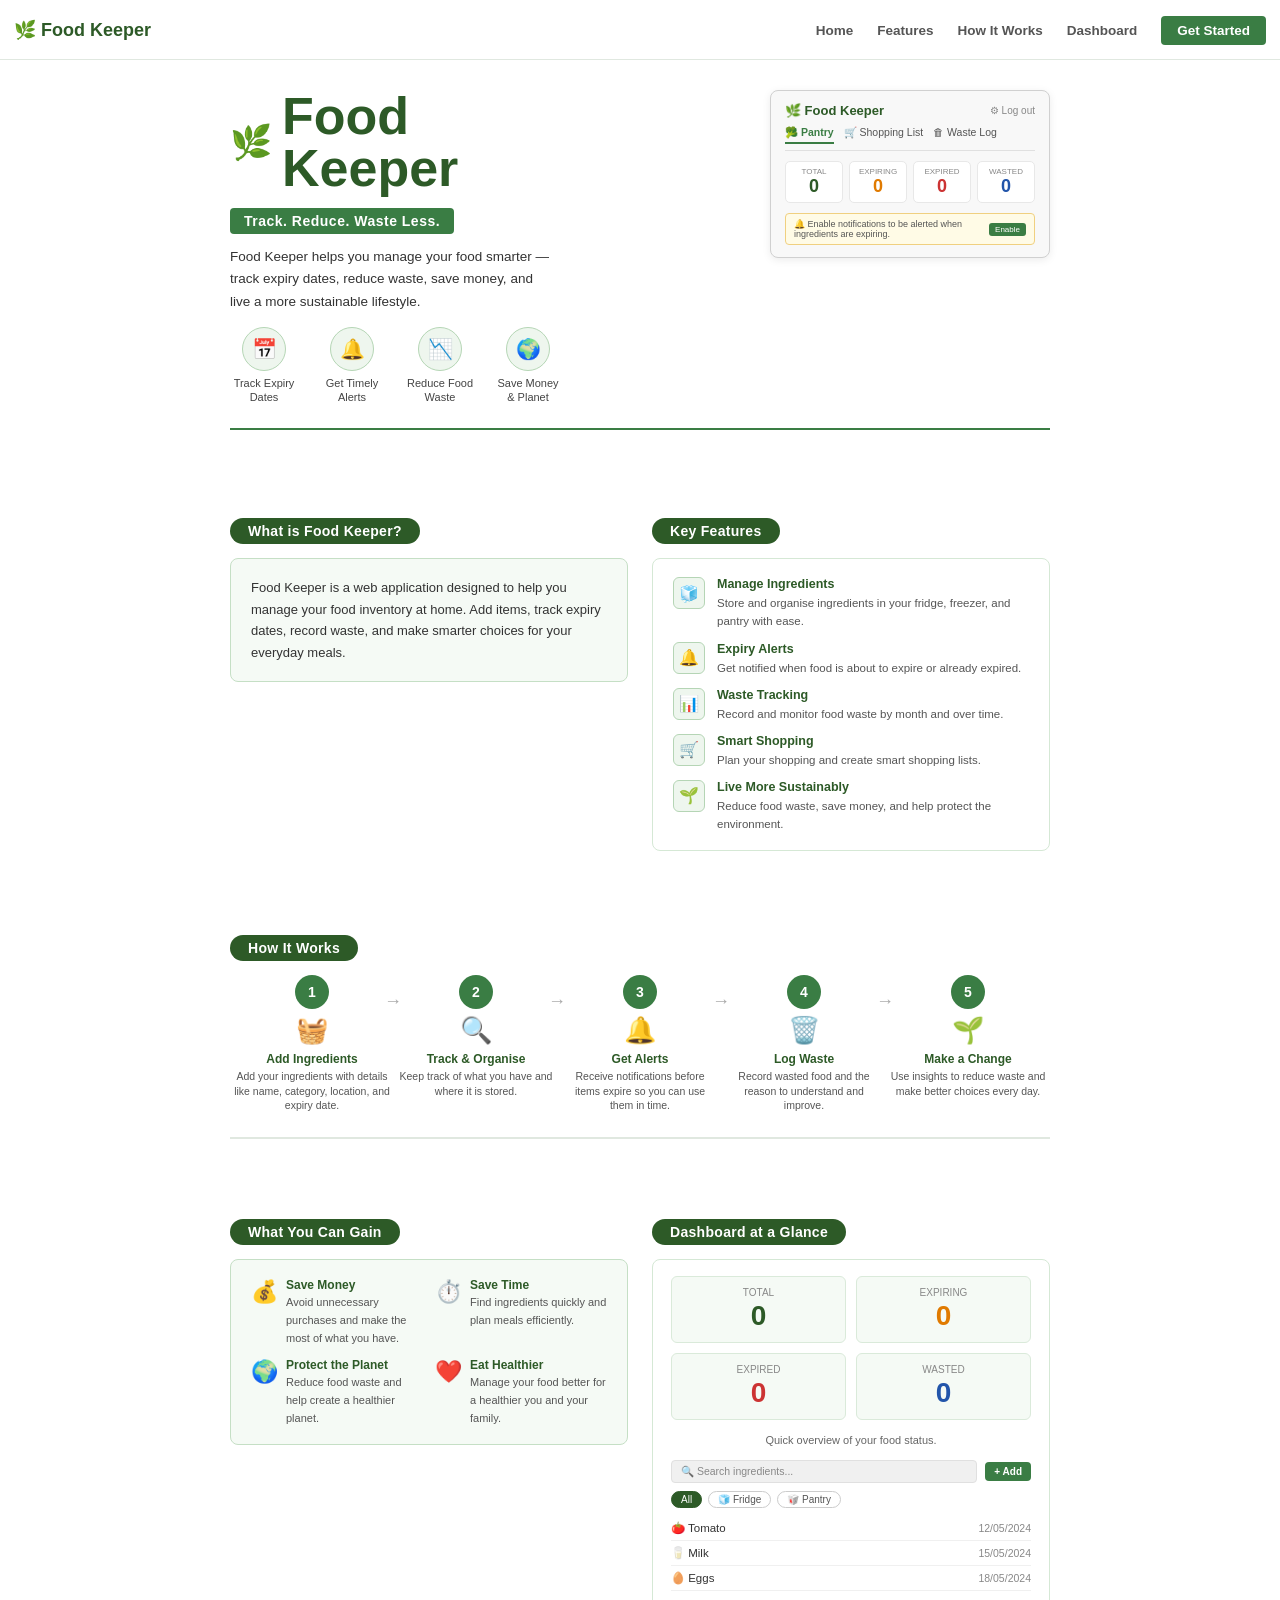
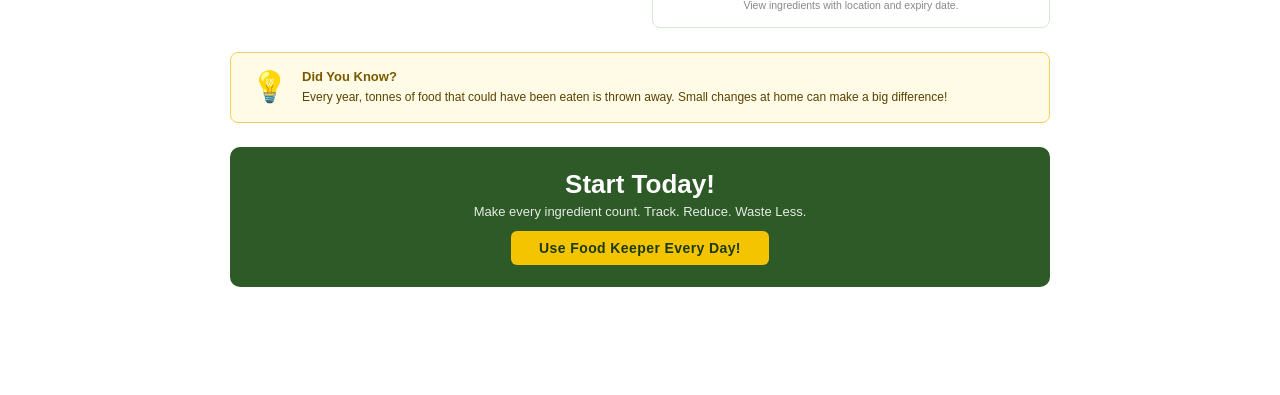
==== food_keeper_infographic.html @ bac6e89d "Add files via upload" ====
<!DOCTYPE html>
<html lang="en">
<head>
<meta charset="UTF-8">
<meta name="viewport" content="width=device-width, initial-scale=1.0">
<title>Food Keeper – Infographic</title>
<style>
  * { margin: 0; padding: 0; box-sizing: border-box; }

  body {
    background: #ffffff;
    font-family: Arial, sans-serif;
    color: #1a1a1a;
    width: 900px;
    margin: 60px auto;
    padding: 30px 40px 48px;
    scroll-margin-top: 90px;
  }

  /* ── NAVBAR ─────────────────────────────────── */
  .navbar {
    position: fixed;
    top: 0;
    left: 0;
    right: 0;
    height: 60px;
    width: 100%;
    min-width: 700px;
    display: flex;
    justify-content: space-between;
    align-items: center;
    padding: 14px;
    border-bottom: 1px solid #e0e8e0;
    margin-bottom: 28px;
    background: #ffffff;
    z-index: 1000;
  }
  .nav-brand {
    display: flex;
    align-items: center;
    gap: 8px;
    font-weight: bold;
    color: #2d5a27;
    font-size: 18px;
    text-decoration: none;
  }
  .nav-links {
    display: flex;
    align-items: center;
    gap: 24px;
    list-style: none;
  }
  .nav-links a, .nav-links button {
    text-decoration: none;
    color: #555;
    font-size: 13.5px;
    font-weight: bold;
    transition: color 0.2s ease;
  }
  .nav-links button {
    background: none;
    border: none;
    cursor: pointer;
  }
  .nav-links a:hover, .nav-links a.active, .nav-links button:hover, .nav-links button.active {
    color: #3a7d44;
  }
  .nav-cta {
    background: #3a7d44;
    color: #fff !important;
    padding: 7px 16px;
    border-radius: 4px;
    transition: background 0.2s ease !important;
  }
  .nav-cta:hover {
    background: #2d5a27;
  }

  /* ── HEADER ─────────────────────────────────── */
  .header {
    display: flex;
    align-items: flex-start;
    justify-content: space-between;
    gap: 32px;
    margin-bottom: 28px;
    padding-bottom: 24px;
    border-bottom: 2px solid #3a7d44;
    scroll-margin-top: 80px;
  }
  .header-left { flex: 1; }
  .header-left .logo-line {
    display: flex;
    align-items: center;
    gap: 10px;
    margin-bottom: 6px;
  }
  .leaf-icon { font-size: 34px; }
  .header-left h1 {
    font-family: Arial, sans-serif;
    font-size: 52px;
    font-weight: 900;
    color: #2d5a27;
    line-height: 1;
  }
  .tagline {
    display: inline-block;
    background: #3a7d44;
    color: #fff;
    font-size: 14px;
    font-weight: bold;
    padding: 5px 14px;
    border-radius: 4px;
    margin: 8px 0 12px;
    letter-spacing: 0.5px;
  }
  .header-left p {
    font-size: 13.5px;
    line-height: 1.65;
    color: #333;
    max-width: 320px;
  }
  .header-icons {
    display: flex;
    gap: 20px;
    margin-top: 14px;
  }
  .header-icon-item {
    text-align: center;
    font-size: 11px;
    color: #444;
    width: 68px;
    line-height: 1.3;
  }
  .header-icon-item .icon-circle {
    width: 44px;
    height: 44px;
    border-radius: 50%;
    background: #eef6ee;
    border: 1.5px solid #b5d6b5;
    display: flex;
    align-items: center;
    justify-content: center;
    font-size: 20px;
    margin: 0 auto 5px;
  }

  .header-right {
    width: 280px;
    flex-shrink: 0;
  }
  .mock-screen {
    background: #f8f8f8;
    border: 1.5px solid #d0d0d0;
    border-radius: 8px;
    padding: 12px 14px;
    box-shadow: 0 2px 8px rgba(0,0,0,0.08);
  }
  .mock-screen-bar {
    display: flex;
    align-items: center;
    justify-content: space-between;
    margin-bottom: 8px;
  }
  .mock-screen-bar .app-name {
    font-size: 13px;
    font-weight: bold;
    color: #2d5a27;
    display: flex;
    align-items: center;
    gap: 5px;
  }
  .mock-nav {
    display: flex;
    gap: 10px;
    border-bottom: 1.5px solid #e0e0e0;
    padding-bottom: 6px;
    margin-bottom: 10px;
  }
  .mock-nav span {
    font-size: 10.5px;
    color: #555;
    padding-bottom: 3px;
  }
  .mock-nav span.active {
    color: #3a7d44;
    font-weight: bold;
    border-bottom: 2px solid #3a7d44;
  }
  .mock-stats {
    display: grid;
    grid-template-columns: 1fr 1fr 1fr 1fr;
    gap: 6px;
    margin-bottom: 10px;
  }
  .mock-stat {
    background: #fff;
    border: 1px solid #e8e8e8;
    border-radius: 5px;
    text-align: center;
    padding: 5px 2px;
  }
  .mock-stat .label { font-size: 8px; color: #888; }
  .mock-stat .val { font-size: 18px; font-weight: bold; color: #2d5a27; }
  .mock-stat .val.orange { color: #e07a00; }
  .mock-stat .val.red { color: #cc3333; }
  .mock-stat .val.blue { color: #2255aa; }
  .mock-notif {
    background: #fffbe6;
    border: 1px solid #f0d080;
    border-radius: 4px;
    font-size: 9px;
    color: #555;
    padding: 5px 8px;
    display: flex;
    align-items: center;
    gap: 6px;
  }
  .mock-notif-btn {
    background: #3a7d44;
    color: #fff;
    font-size: 8px;
    padding: 2px 6px;
    border-radius: 3px;
    margin-left: auto;
    white-space: nowrap;
  }

  /* ── SECTION TITLE ───────────────────────────── */
  .section-title {
    display: inline-block;
    background: #2d5a27;
    color: #fff;
    font-size: 14px;
    font-weight: bold;
    padding: 5px 18px;
    border-radius: 20px;
    margin-bottom: 14px;
    letter-spacing: 0.3px;
    margin-top: 60px;
    scroll-margin-top: 80px;
  }

  /* ── TWO-COLUMN LAYOUT ───────────────────────── */
  .two-col {
    display: grid;
    grid-template-columns: 1fr 1fr;
    gap: 24px;
    margin-bottom: 24px;
  }

  /* ── WHAT IS ─────────────────────────────────── */
  .what-is-box {
    background: #f5faf5;
    border: 1.5px solid #c5dfc5;
    border-radius: 8px;
    padding: 18px 20px;
  }
  .what-is-box p {
    font-size: 13px;
    line-height: 1.65;
    color: #333;
  }

  /* ── KEY FEATURES ────────────────────────────── */
  .features-box {
    background: #fff;
    border: 1.5px solid #d5e8d5;
    border-radius: 8px;
    padding: 18px 20px;
  }
  .feature-item {
    display: flex;
    align-items: flex-start;
    gap: 12px;
    margin-bottom: 12px;
  }
  .feature-item:last-child { margin-bottom: 0; }
  .feature-icon {
    width: 32px;
    height: 32px;
    flex-shrink: 0;
    background: #eef6ee;
    border: 1.5px solid #b5d5b5;
    border-radius: 6px;
    display: flex;
    align-items: center;
    justify-content: center;
    font-size: 16px;
  }
  .feature-text strong { font-size: 12.5px; display: block; color: #2d5a27; margin-bottom: 2px; }
  .feature-text span { font-size: 11.5px; color: #555; line-height: 1.4; }

  /* ── HOW IT WORKS ────────────────────────────── */
  .how-it-works {
    margin-bottom: 24px;
  }
  .steps-row {
    display: flex;
    align-items: flex-start;
    gap: 0;
  }
  .step {
    flex: 1;
    text-align: center;
    position: relative;
  }
  .step:not(:last-child)::after {
    content: "→";
    position: absolute;
    right: -8px;
    top: 16px;
    font-size: 18px;
    color: #aaa;
    font-weight: bold;
  }
  .step-num {
    width: 34px;
    height: 34px;
    border-radius: 50%;
    background: #3a7d44;
    color: #fff;
    font-size: 14px;
    font-weight: bold;
    display: flex;
    align-items: center;
    justify-content: center;
    margin: 0 auto 6px;
  }
  .step-icon { font-size: 26px; margin-bottom: 6px; }
  .step strong { display: block; font-size: 12px; color: #2d5a27; margin-bottom: 3px; }
  .step p { font-size: 10.5px; color: #555; line-height: 1.4; padding: 0 4px; }

  /* ── BOTTOM TWO COLUMNS ──────────────────────── */
  .bottom-col {
    background: #f5faf5;
    border: 1.5px solid #c5dfc5;
    border-radius: 8px;
    padding: 18px 20px;
  }
  .gain-grid {
    display: grid;
    grid-template-columns: 1fr 1fr;
    gap: 12px;
  }
  .gain-item {
    display: flex;
    align-items: flex-start;
    gap: 8px;
  }
  .gain-icon { font-size: 22px; flex-shrink: 0; margin-top: 1px; }
  .gain-text strong { font-size: 12px; display: block; color: #2d5a27; }
  .gain-text span { font-size: 11px; color: #555; line-height: 1.35; }

  /* ── DASHBOARD ───────────────────────────────── */
  .dashboard-box {
    background: #fff;
    border: 1.5px solid #d5e8d5;
    border-radius: 8px;
    padding: 16px 18px;
  }
  .dash-stats {
    display: grid;
    grid-template-columns: 1fr 1fr;
    gap: 10px;
    margin-bottom: 14px;
  }
  .dash-stat {
    background: #f5faf5;
    border: 1px solid #daeada;
    border-radius: 6px;
    text-align: center;
    padding: 10px 6px;
  }
  .dash-stat .d-label { font-size: 10px; color: #888; margin-bottom: 2px; }
  .dash-stat .d-val { font-size: 28px; font-weight: bold; color: #2d5a27; }
  .dash-stat .d-val.orange { color: #e07a00; }
  .dash-stat .d-val.red { color: #cc3333; }
  .dash-stat .d-val.blue { color: #2255aa; }
  .dash-desc { font-size: 11px; color: #666; text-align: center; margin-bottom: 14px; }

  .dash-list-header {
    display: flex;
    align-items: center;
    gap: 8px;
    margin-bottom: 8px;
  }
  .dash-search {
    flex: 1;
    background: #f0f0f0;
    border-radius: 4px;
    padding: 4px 9px;
    font-size: 10.5px;
    color: #888;
    border: 1px solid #e0e0e0;
  }
  .dash-add-btn {
    background: #3a7d44;
    color: #fff;
    font-size: 10px;
    padding: 4px 9px;
    border-radius: 4px;
    font-weight: bold;
  }
  .dash-filter-row {
    display: flex;
    gap: 6px;
    margin-bottom: 8px;
  }
  .dash-filter {
    font-size: 10px;
    padding: 2px 9px;
    border-radius: 10px;
    border: 1px solid #ccc;
    color: #555;
  }
  .dash-filter.active {
    background: #2d5a27;
    color: #fff;
    border-color: #2d5a27;
  }
  .dash-row {
    display: flex;
    justify-content: space-between;
    align-items: center;
    padding: 5px 0;
    border-bottom: 1px solid #f0f0f0;
    font-size: 11.5px;
  }
  .dash-row:last-child { border-bottom: none; }
  .dash-row .item-name { display: flex; align-items: center; gap: 6px; color: #333; }
  .dash-row .item-date { color: #888; font-size: 10.5px; }

  /* ── DID YOU KNOW ────────────────────────────── */
  .did-you-know {
    background: #fffbe6;
    border: 1.5px solid #f0d060;
    border-radius: 8px;
    padding: 16px 20px;
    display: flex;
    align-items: flex-start;
    gap: 14px;
    margin-bottom: 24px;
  }
  .dyk-icon { font-size: 30px; flex-shrink: 0; }
  .did-you-know strong { font-size: 13px; color: #7a5a00; display: block; margin-bottom: 4px; }
  .did-you-know p { font-size: 12px; color: #5a4200; line-height: 1.5; }

  /* ── FOOTER CTA ──────────────────────────────── */
  .footer-cta {
    background: #2d5a27;
    color: #fff;
    border-radius: 10px;
    padding: 22px 32px;
    text-align: center;
  }
  .footer-cta h2 { font-size: 26px; font-weight: 900; margin-bottom: 4px; }
  .footer-cta p { font-size: 13px; opacity: 0.88; margin-bottom: 12px; }
  .cta-btn {
    display: inline-block;
    background: #f5c400;
    color: #1a3a10;
    font-size: 14px;
    font-weight: bold;
    padding: 9px 28px;
    border-radius: 6px;
    letter-spacing: 0.4px;
  }

  /* ── DIVIDER ─────────────────────────────────── */
  .divider { height: 1.5px; background: #e0e8e0; margin: 20px 0; }

  /* ── SECTION WRAPPERS ────────────────────────── */
  .section { margin-bottom: 24px;}
</style>
</head>
<body>

<nav class="navbar">
  <a href="#" class="nav-brand">🌿 Food Keeper</a>
  <ul class="nav-links">
    <li><button onclick="scrollToSection('header')">Home</button></li>
    <li><button onclick="scrollToSection('features')">Features</button></li>
    <li><button onclick="scrollToSection('how-it-works')">How It Works</button></li>
    <li><button onclick="scrollToSection('dashboard')">Dashboard</button></li>
    <li><a href="./foodkeeper.html" class="nav-cta">Get Started</a></li>
  </ul>
</nav>

<div class="header" id="header">
  <div class="header-left">
    <div class="logo-line">
      <span class="leaf-icon">🌿</span>
      <h1>Food<br>Keeper</h1>
    </div>
    <div class="tagline">Track. Reduce. Waste Less.</div>
    <p>Food Keeper helps you manage your food smarter — track expiry dates, reduce waste, save money, and live a more sustainable lifestyle.</p>
    <div class="header-icons">
      <div class="header-icon-item">
        <div class="icon-circle">📅</div>
        Track Expiry Dates
      </div>
      <div class="header-icon-item">
        <div class="icon-circle">🔔</div>
        Get Timely Alerts
      </div>
      <div class="header-icon-item">
        <div class="icon-circle">📉</div>
        Reduce Food Waste
      </div>
      <div class="header-icon-item">
        <div class="icon-circle">🌍</div>
        Save Money &amp; Planet
      </div>
    </div>
  </div>

  <div class="header-right">
    <div class="mock-screen">
      <div class="mock-screen-bar">
        <div class="app-name">🌿 Food Keeper</div>
        <span style="font-size:10px;color:#888;">⚙ Log out</span>
      </div>
      <div class="mock-nav">
        <span class="active">🥦 Pantry</span>
        <span>🛒 Shopping List</span>
        <span>🗑 Waste Log</span>
      </div>
      <div class="mock-stats">
        <div class="mock-stat"><div class="label">TOTAL</div><div class="val">0</div></div>
        <div class="mock-stat"><div class="label">EXPIRING</div><div class="val orange">0</div></div>
        <div class="mock-stat"><div class="label">EXPIRED</div><div class="val red">0</div></div>
        <div class="mock-stat"><div class="label">WASTED</div><div class="val blue">0</div></div>
      </div>
      <div class="mock-notif">
        🔔 Enable notifications to be alerted when ingredients are expiring.
        <span class="mock-notif-btn">Enable</span>
      </div>
    </div>
  </div>
</div>

<div class="two-col">
  <div>
    <div class="section-title">What is Food Keeper?</div>
    <div class="what-is-box">
      <p>Food Keeper is a web application designed to help you manage your food inventory at home. Add items, track expiry dates, record waste, and make smarter choices for your everyday meals.</p>
    </div>
  </div>
  <div>
    <div class="section-title" id="features">Key Features</div>
    <div class="features-box">
      <div class="feature-item">
        <div class="feature-icon">🧊</div>
        <div class="feature-text">
          <strong>Manage Ingredients</strong>
          <span>Store and organise ingredients in your fridge, freezer, and pantry with ease.</span>
        </div>
      </div>
      <div class="feature-item">
        <div class="feature-icon">🔔</div>
        <div class="feature-text">
          <strong>Expiry Alerts</strong>
          <span>Get notified when food is about to expire or already expired.</span>
        </div>
      </div>
      <div class="feature-item">
        <div class="feature-icon">📊</div>
        <div class="feature-text">
          <strong>Waste Tracking</strong>
          <span>Record and monitor food waste by month and over time.</span>
        </div>
      </div>
      <div class="feature-item">
        <div class="feature-icon">🛒</div>
        <div class="feature-text">
          <strong>Smart Shopping</strong>
          <span>Plan your shopping and create smart shopping lists.</span>
        </div>
      </div>
      <div class="feature-item">
        <div class="feature-icon">🌱</div>
        <div class="feature-text">
          <strong>Live More Sustainably</strong>
          <span>Reduce food waste, save money, and help protect the environment.</span>
        </div>
      </div>
    </div>
  </div>
</div>

<div class="section">
  <div class="section-title" id="how-it-works">How It Works</div>
  <div class="steps-row">
    <div class="step">
      <div class="step-num">1</div>
      <div class="step-icon">🧺</div>
      <strong>Add Ingredients</strong>
      <p>Add your ingredients with details like name, category, location, and expiry date.</p>
    </div>
    <div class="step">
      <div class="step-num">2</div>
      <div class="step-icon">🔍</div>
      <strong>Track &amp; Organise</strong>
      <p>Keep track of what you have and where it is stored.</p>
    </div>
    <div class="step">
      <div class="step-num">3</div>
      <div class="step-icon">🔔</div>
      <strong>Get Alerts</strong>
      <p>Receive notifications before items expire so you can use them in time.</p>
    </div>
    <div class="step">
      <div class="step-num">4</div>
      <div class="step-icon">🗑️</div>
      <strong>Log Waste</strong>
      <p>Record wasted food and the reason to understand and improve.</p>
    </div>
    <div class="step">
      <div class="step-num">5</div>
      <div class="step-icon">🌱</div>
      <strong>Make a Change</strong>
      <p>Use insights to reduce waste and make better choices every day.</p>
    </div>
  </div>
</div>

<div class="divider"></div>

<div class="two-col">
  <div>
    <div class="section-title">What You Can Gain</div>
    <div class="bottom-col">
      <div class="gain-grid">
        <div class="gain-item">
          <span class="gain-icon">💰</span>
          <div class="gain-text">
            <strong>Save Money</strong>
            <span>Avoid unnecessary purchases and make the most of what you have.</span>
          </div>
        </div>
        <div class="gain-item">
          <span class="gain-icon">⏱️</span>
          <div class="gain-text">
            <strong>Save Time</strong>
            <span>Find ingredients quickly and plan meals efficiently.</span>
          </div>
        </div>
        <div class="gain-item">
          <span class="gain-icon">🌍</span>
          <div class="gain-text">
            <strong>Protect the Planet</strong>
            <span>Reduce food waste and help create a healthier planet.</span>
          </div>
        </div>
        <div class="gain-item">
          <span class="gain-icon">❤️</span>
          <div class="gain-text">
            <strong>Eat Healthier</strong>
            <span>Manage your food better for a healthier you and your family.</span>
          </div>
        </div>
      </div>
    </div>
  </div>

  <div>
    <div class="section-title" id="dashboard">Dashboard at a Glance</div>
    <div class="dashboard-box">
      <div class="dash-stats">
        <div class="dash-stat"><div class="d-label">TOTAL</div><div class="d-val">0</div></div>
        <div class="dash-stat"><div class="d-label">EXPIRING</div><div class="d-val orange">0</div></div>
        <div class="dash-stat"><div class="d-label">EXPIRED</div><div class="d-val red">0</div></div>
        <div class="dash-stat"><div class="d-label">WASTED</div><div class="d-val blue">0</div></div>
      </div>
      <div class="dash-desc">Quick overview of your food status.</div>

      <div class="dash-list-header">
        <div class="dash-search">🔍 Search ingredients...</div>
        <div class="dash-add-btn">+ Add</div>
      </div>
      <div class="dash-filter-row">
        <span class="dash-filter active">All</span>
        <span class="dash-filter">🧊 Fridge</span>
        <span class="dash-filter">🥡 Pantry</span>
      </div>
      <div class="dash-row">
        <div class="item-name">🍅 Tomato</div>
        <div class="item-date">12/05/2024</div>
      </div>
      <div class="dash-row">
        <div class="item-name">🥛 Milk</div>
        <div class="item-date">15/05/2024</div>
      </div>
      <div class="dash-row">
        <div class="item-name">🥚 Eggs</div>
        <div class="item-date">18/05/2024</div>
      </div>
      <div style="font-size:10.5px;color:#888;margin-top:8px;text-align:center;">View ingredients with location and expiry date.</div>
    </div>
  </div>
</div>

<div class="did-you-know">
  <div class="dyk-icon">💡</div>
  <div>
    <strong>Did You Know?</strong>
    <p>Every year, tonnes of food that could have been eaten is thrown away. Small changes at home can make a big difference!</p>
  </div>
</div>

<div class="footer-cta">
  <h2>Start Today!</h2>
  <p>Make every ingredient count. Track. Reduce. Waste Less.</p>
  <div class="cta-btn">Use Food Keeper Every Day!</div>
</div>
<script>
  function scrollToSection(sectionId) {
  const element = document.getElementById(sectionId);
  if (element) {
    element.scrollIntoView({ 
      behavior: 'smooth', 
      block: 'start'
    });
  }
}
</script>
</body>
</html>
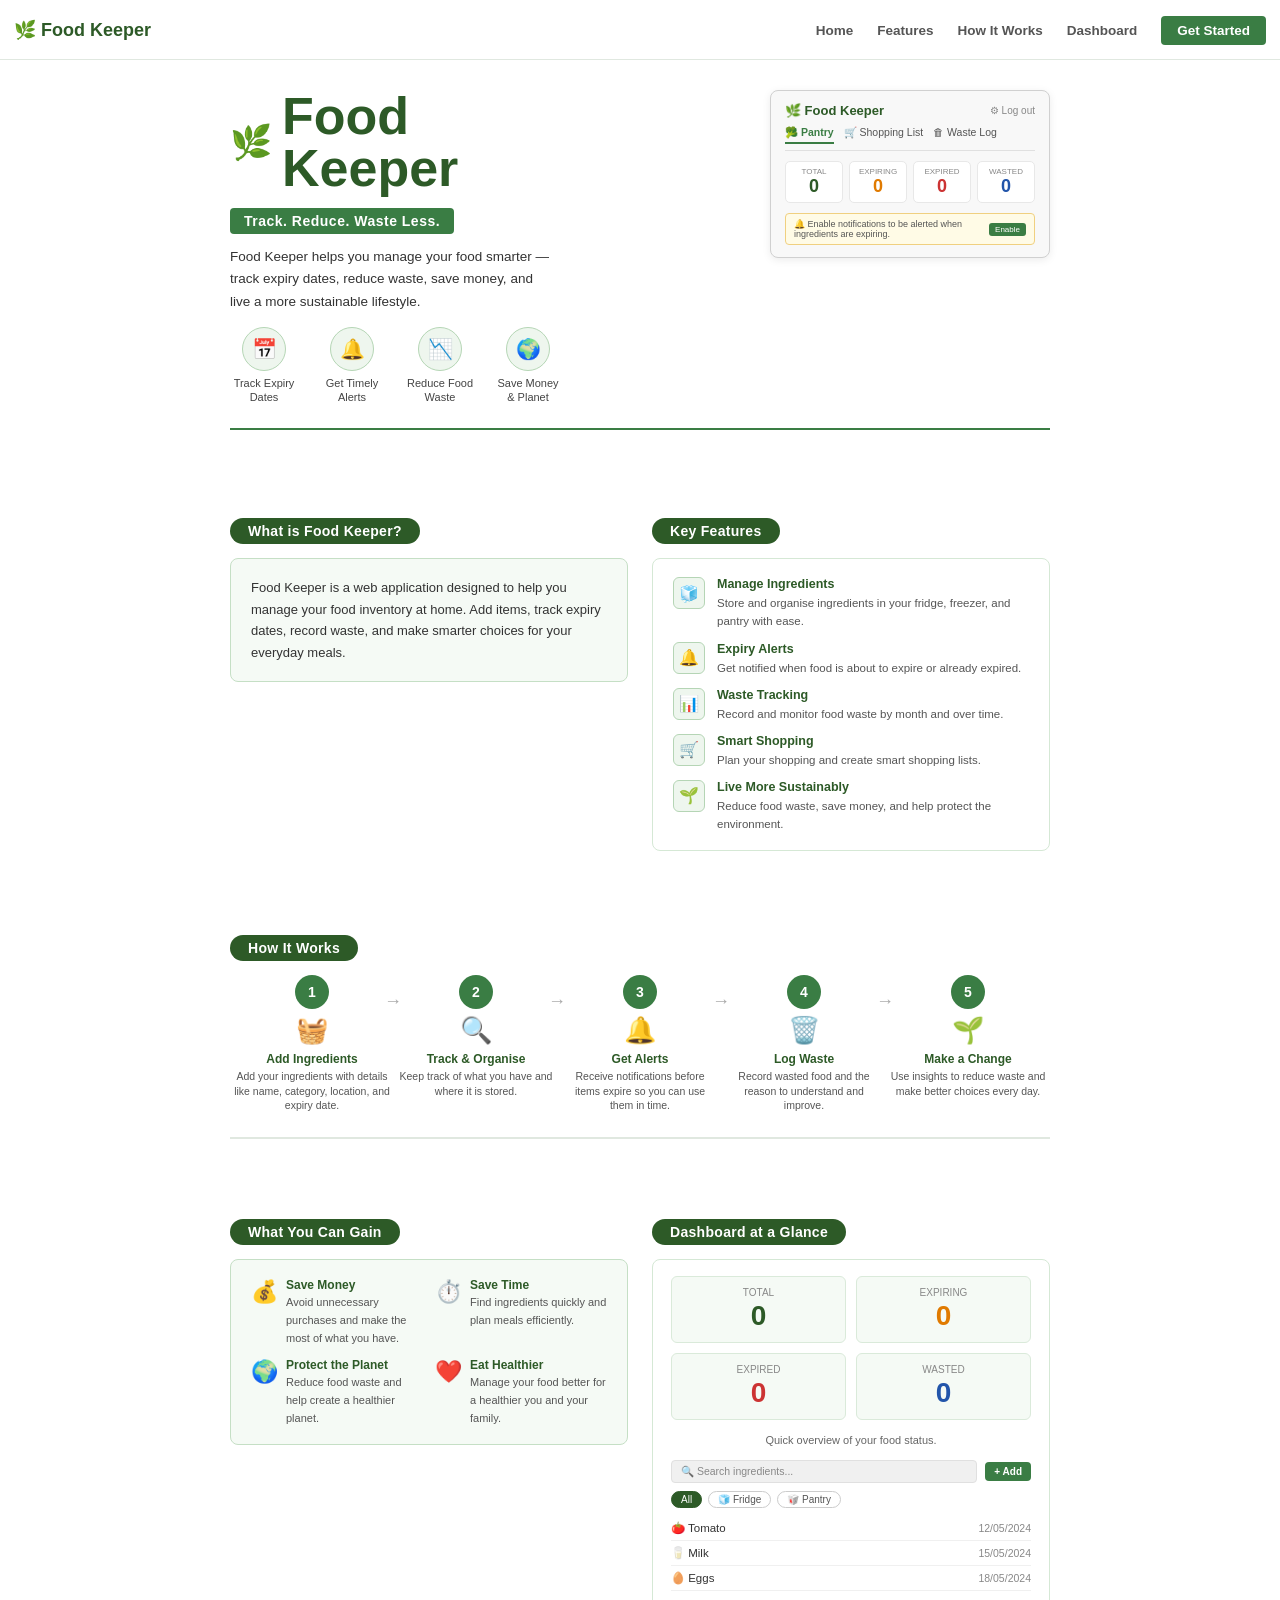
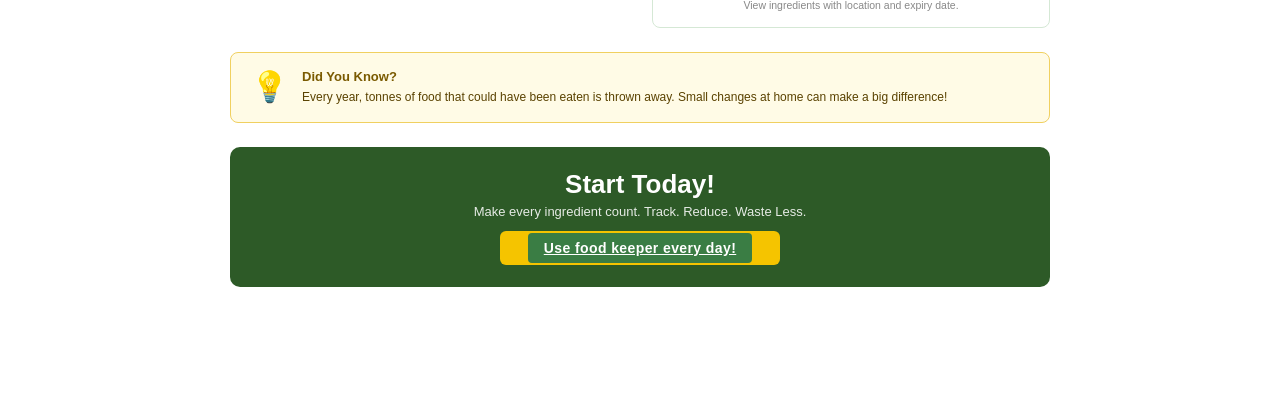
==== commit 2c602d4b: "Update footer CTA to include link for food keeper" ====
--- a/food_keeper_infographic.html
+++ b/food_keeper_infographic.html
@@ -1,728 +1,730 @@
 <!DOCTYPE html>
 <html lang="en">
-<head>
-<meta charset="UTF-8">
-<meta name="viewport" content="width=device-width, initial-scale=1.0">
-<title>Food Keeper – Infographic</title>
-<style>
-  * { margin: 0; padding: 0; box-sizing: border-box; }
-
-  body {
-    background: #ffffff;
-    font-family: Arial, sans-serif;
-    color: #1a1a1a;
-    width: 900px;
-    margin: 60px auto;
-    padding: 30px 40px 48px;
-    scroll-margin-top: 90px;
-  }
-
-  /* ── NAVBAR ─────────────────────────────────── */
-  .navbar {
-    position: fixed;
-    top: 0;
-    left: 0;
-    right: 0;
-    height: 60px;
-    width: 100%;
-    min-width: 700px;
-    display: flex;
-    justify-content: space-between;
-    align-items: center;
-    padding: 14px;
-    border-bottom: 1px solid #e0e8e0;
-    margin-bottom: 28px;
-    background: #ffffff;
-    z-index: 1000;
-  }
-  .nav-brand {
-    display: flex;
-    align-items: center;
-    gap: 8px;
-    font-weight: bold;
-    color: #2d5a27;
-    font-size: 18px;
-    text-decoration: none;
-  }
-  .nav-links {
-    display: flex;
-    align-items: center;
-    gap: 24px;
-    list-style: none;
-  }
-  .nav-links a, .nav-links button {
-    text-decoration: none;
-    color: #555;
-    font-size: 13.5px;
-    font-weight: bold;
-    transition: color 0.2s ease;
-  }
-  .nav-links button {
-    background: none;
-    border: none;
-    cursor: pointer;
-  }
-  .nav-links a:hover, .nav-links a.active, .nav-links button:hover, .nav-links button.active {
-    color: #3a7d44;
-  }
-  .nav-cta {
-    background: #3a7d44;
-    color: #fff !important;
-    padding: 7px 16px;
-    border-radius: 4px;
-    transition: background 0.2s ease !important;
-  }
-  .nav-cta:hover {
-    background: #2d5a27;
-  }
-
-  /* ── HEADER ─────────────────────────────────── */
-  .header {
-    display: flex;
-    align-items: flex-start;
-    justify-content: space-between;
-    gap: 32px;
-    margin-bottom: 28px;
-    padding-bottom: 24px;
-    border-bottom: 2px solid #3a7d44;
-    scroll-margin-top: 80px;
-  }
-  .header-left { flex: 1; }
-  .header-left .logo-line {
-    display: flex;
-    align-items: center;
-    gap: 10px;
-    margin-bottom: 6px;
-  }
-  .leaf-icon { font-size: 34px; }
-  .header-left h1 {
-    font-family: Arial, sans-serif;
-    font-size: 52px;
-    font-weight: 900;
-    color: #2d5a27;
-    line-height: 1;
-  }
-  .tagline {
-    display: inline-block;
-    background: #3a7d44;
-    color: #fff;
-    font-size: 14px;
-    font-weight: bold;
-    padding: 5px 14px;
-    border-radius: 4px;
-    margin: 8px 0 12px;
-    letter-spacing: 0.5px;
-  }
-  .header-left p {
-    font-size: 13.5px;
-    line-height: 1.65;
-    color: #333;
-    max-width: 320px;
-  }
-  .header-icons {
-    display: flex;
-    gap: 20px;
-    margin-top: 14px;
-  }
-  .header-icon-item {
-    text-align: center;
-    font-size: 11px;
-    color: #444;
-    width: 68px;
-    line-height: 1.3;
-  }
-  .header-icon-item .icon-circle {
-    width: 44px;
-    height: 44px;
-    border-radius: 50%;
-    background: #eef6ee;
-    border: 1.5px solid #b5d6b5;
-    display: flex;
-    align-items: center;
-    justify-content: center;
-    font-size: 20px;
-    margin: 0 auto 5px;
-  }
-
-  .header-right {
-    width: 280px;
-    flex-shrink: 0;
-  }
-  .mock-screen {
-    background: #f8f8f8;
-    border: 1.5px solid #d0d0d0;
-    border-radius: 8px;
-    padding: 12px 14px;
-    box-shadow: 0 2px 8px rgba(0,0,0,0.08);
-  }
-  .mock-screen-bar {
-    display: flex;
-    align-items: center;
-    justify-content: space-between;
-    margin-bottom: 8px;
-  }
-  .mock-screen-bar .app-name {
-    font-size: 13px;
-    font-weight: bold;
-    color: #2d5a27;
-    display: flex;
-    align-items: center;
-    gap: 5px;
-  }
-  .mock-nav {
-    display: flex;
-    gap: 10px;
-    border-bottom: 1.5px solid #e0e0e0;
-    padding-bottom: 6px;
-    margin-bottom: 10px;
-  }
-  .mock-nav span {
-    font-size: 10.5px;
-    color: #555;
-    padding-bottom: 3px;
-  }
-  .mock-nav span.active {
-    color: #3a7d44;
-    font-weight: bold;
-    border-bottom: 2px solid #3a7d44;
-  }
-  .mock-stats {
-    display: grid;
-    grid-template-columns: 1fr 1fr 1fr 1fr;
-    gap: 6px;
-    margin-bottom: 10px;
-  }
-  .mock-stat {
-    background: #fff;
-    border: 1px solid #e8e8e8;
-    border-radius: 5px;
-    text-align: center;
-    padding: 5px 2px;
-  }
-  .mock-stat .label { font-size: 8px; color: #888; }
-  .mock-stat .val { font-size: 18px; font-weight: bold; color: #2d5a27; }
-  .mock-stat .val.orange { color: #e07a00; }
-  .mock-stat .val.red { color: #cc3333; }
-  .mock-stat .val.blue { color: #2255aa; }
-  .mock-notif {
-    background: #fffbe6;
-    border: 1px solid #f0d080;
-    border-radius: 4px;
-    font-size: 9px;
-    color: #555;
-    padding: 5px 8px;
-    display: flex;
-    align-items: center;
-    gap: 6px;
-  }
-  .mock-notif-btn {
-    background: #3a7d44;
-    color: #fff;
-    font-size: 8px;
-    padding: 2px 6px;
-    border-radius: 3px;
-    margin-left: auto;
-    white-space: nowrap;
-  }
-
-  /* ── SECTION TITLE ───────────────────────────── */
-  .section-title {
-    display: inline-block;
-    background: #2d5a27;
-    color: #fff;
-    font-size: 14px;
-    font-weight: bold;
-    padding: 5px 18px;
-    border-radius: 20px;
-    margin-bottom: 14px;
-    letter-spacing: 0.3px;
-    margin-top: 60px;
-    scroll-margin-top: 80px;
-  }
-
-  /* ── TWO-COLUMN LAYOUT ───────────────────────── */
-  .two-col {
-    display: grid;
-    grid-template-columns: 1fr 1fr;
-    gap: 24px;
-    margin-bottom: 24px;
-  }
-
-  /* ── WHAT IS ─────────────────────────────────── */
-  .what-is-box {
-    background: #f5faf5;
-    border: 1.5px solid #c5dfc5;
-    border-radius: 8px;
-    padding: 18px 20px;
-  }
-  .what-is-box p {
-    font-size: 13px;
-    line-height: 1.65;
-    color: #333;
-  }
-
-  /* ── KEY FEATURES ────────────────────────────── */
-  .features-box {
-    background: #fff;
-    border: 1.5px solid #d5e8d5;
-    border-radius: 8px;
-    padding: 18px 20px;
-  }
-  .feature-item {
-    display: flex;
-    align-items: flex-start;
-    gap: 12px;
-    margin-bottom: 12px;
-  }
-  .feature-item:last-child { margin-bottom: 0; }
-  .feature-icon {
-    width: 32px;
-    height: 32px;
-    flex-shrink: 0;
-    background: #eef6ee;
-    border: 1.5px solid #b5d5b5;
-    border-radius: 6px;
-    display: flex;
-    align-items: center;
-    justify-content: center;
-    font-size: 16px;
-  }
-  .feature-text strong { font-size: 12.5px; display: block; color: #2d5a27; margin-bottom: 2px; }
-  .feature-text span { font-size: 11.5px; color: #555; line-height: 1.4; }
-
-  /* ── HOW IT WORKS ────────────────────────────── */
-  .how-it-works {
-    margin-bottom: 24px;
-  }
-  .steps-row {
-    display: flex;
-    align-items: flex-start;
-    gap: 0;
-  }
-  .step {
-    flex: 1;
-    text-align: center;
-    position: relative;
-  }
-  .step:not(:last-child)::after {
-    content: "→";
-    position: absolute;
-    right: -8px;
-    top: 16px;
-    font-size: 18px;
-    color: #aaa;
-    font-weight: bold;
-  }
-  .step-num {
-    width: 34px;
-    height: 34px;
-    border-radius: 50%;
-    background: #3a7d44;
-    color: #fff;
-    font-size: 14px;
-    font-weight: bold;
-    display: flex;
-    align-items: center;
-    justify-content: center;
-    margin: 0 auto 6px;
-  }
-  .step-icon { font-size: 26px; margin-bottom: 6px; }
-  .step strong { display: block; font-size: 12px; color: #2d5a27; margin-bottom: 3px; }
-  .step p { font-size: 10.5px; color: #555; line-height: 1.4; padding: 0 4px; }
-
-  /* ── BOTTOM TWO COLUMNS ──────────────────────── */
-  .bottom-col {
-    background: #f5faf5;
-    border: 1.5px solid #c5dfc5;
-    border-radius: 8px;
-    padding: 18px 20px;
-  }
-  .gain-grid {
-    display: grid;
-    grid-template-columns: 1fr 1fr;
-    gap: 12px;
-  }
-  .gain-item {
-    display: flex;
-    align-items: flex-start;
-    gap: 8px;
-  }
-  .gain-icon { font-size: 22px; flex-shrink: 0; margin-top: 1px; }
-  .gain-text strong { font-size: 12px; display: block; color: #2d5a27; }
-  .gain-text span { font-size: 11px; color: #555; line-height: 1.35; }
-
-  /* ── DASHBOARD ───────────────────────────────── */
-  .dashboard-box {
-    background: #fff;
-    border: 1.5px solid #d5e8d5;
-    border-radius: 8px;
-    padding: 16px 18px;
-  }
-  .dash-stats {
-    display: grid;
-    grid-template-columns: 1fr 1fr;
-    gap: 10px;
-    margin-bottom: 14px;
-  }
-  .dash-stat {
-    background: #f5faf5;
-    border: 1px solid #daeada;
-    border-radius: 6px;
-    text-align: center;
-    padding: 10px 6px;
-  }
-  .dash-stat .d-label { font-size: 10px; color: #888; margin-bottom: 2px; }
-  .dash-stat .d-val { font-size: 28px; font-weight: bold; color: #2d5a27; }
-  .dash-stat .d-val.orange { color: #e07a00; }
-  .dash-stat .d-val.red { color: #cc3333; }
-  .dash-stat .d-val.blue { color: #2255aa; }
-  .dash-desc { font-size: 11px; color: #666; text-align: center; margin-bottom: 14px; }
-
-  .dash-list-header {
-    display: flex;
-    align-items: center;
-    gap: 8px;
-    margin-bottom: 8px;
-  }
-  .dash-search {
-    flex: 1;
-    background: #f0f0f0;
-    border-radius: 4px;
-    padding: 4px 9px;
-    font-size: 10.5px;
-    color: #888;
-    border: 1px solid #e0e0e0;
-  }
-  .dash-add-btn {
-    background: #3a7d44;
-    color: #fff;
-    font-size: 10px;
-    padding: 4px 9px;
-    border-radius: 4px;
-    font-weight: bold;
-  }
-  .dash-filter-row {
-    display: flex;
-    gap: 6px;
-    margin-bottom: 8px;
-  }
-  .dash-filter {
-    font-size: 10px;
-    padding: 2px 9px;
-    border-radius: 10px;
-    border: 1px solid #ccc;
-    color: #555;
-  }
-  .dash-filter.active {
-    background: #2d5a27;
-    color: #fff;
-    border-color: #2d5a27;
-  }
-  .dash-row {
-    display: flex;
-    justify-content: space-between;
-    align-items: center;
-    padding: 5px 0;
-    border-bottom: 1px solid #f0f0f0;
-    font-size: 11.5px;
-  }
-  .dash-row:last-child { border-bottom: none; }
-  .dash-row .item-name { display: flex; align-items: center; gap: 6px; color: #333; }
-  .dash-row .item-date { color: #888; font-size: 10.5px; }
-
-  /* ── DID YOU KNOW ────────────────────────────── */
-  .did-you-know {
-    background: #fffbe6;
-    border: 1.5px solid #f0d060;
-    border-radius: 8px;
-    padding: 16px 20px;
-    display: flex;
-    align-items: flex-start;
-    gap: 14px;
-    margin-bottom: 24px;
-  }
-  .dyk-icon { font-size: 30px; flex-shrink: 0; }
-  .did-you-know strong { font-size: 13px; color: #7a5a00; display: block; margin-bottom: 4px; }
-  .did-you-know p { font-size: 12px; color: #5a4200; line-height: 1.5; }
-
-  /* ── FOOTER CTA ──────────────────────────────── */
-  .footer-cta {
-    background: #2d5a27;
-    color: #fff;
-    border-radius: 10px;
-    padding: 22px 32px;
-    text-align: center;
-  }
-  .footer-cta h2 { font-size: 26px; font-weight: 900; margin-bottom: 4px; }
-  .footer-cta p { font-size: 13px; opacity: 0.88; margin-bottom: 12px; }
-  .cta-btn {
-    display: inline-block;
-    background: #f5c400;
-    color: #1a3a10;
-    font-size: 14px;
-    font-weight: bold;
-    padding: 9px 28px;
-    border-radius: 6px;
-    letter-spacing: 0.4px;
-  }
-
-  /* ── DIVIDER ─────────────────────────────────── */
-  .divider { height: 1.5px; background: #e0e8e0; margin: 20px 0; }
-
-  /* ── SECTION WRAPPERS ────────────────────────── */
-  .section { margin-bottom: 24px;}
-</style>
-</head>
-<body>
-
-<nav class="navbar">
-  <a href="#" class="nav-brand">🌿 Food Keeper</a>
-  <ul class="nav-links">
-    <li><button onclick="scrollToSection('header')">Home</button></li>
-    <li><button onclick="scrollToSection('features')">Features</button></li>
-    <li><button onclick="scrollToSection('how-it-works')">How It Works</button></li>
-    <li><button onclick="scrollToSection('dashboard')">Dashboard</button></li>
-    <li><a href="./foodkeeper.html" class="nav-cta">Get Started</a></li>
-  </ul>
-</nav>
-
-<div class="header" id="header">
-  <div class="header-left">
-    <div class="logo-line">
-      <span class="leaf-icon">🌿</span>
-      <h1>Food<br>Keeper</h1>
+  <head>
+    <meta charset="UTF-8">
+    <meta name="viewport" content="width=device-width, initial-scale=1.0">
+    <title>Food Keeper – Infographic</title>
+    <link rel="icon" type="image/svg+xml" href="data:image/svg+xml,%3Csvg%20xmlns%3D%27http%3A%2F%2Fwww.w3.org%2F2000%2Fsvg%27%20viewBox%3D%270%200%20100%20100%27%3E%3Ctext%20y%3D%27.9em%27%20font-size%3D%2790%27%3E%F0%9F%8C%BF%3C%2Ftext%3E%3C%2Fsvg%3E">
+    <style>
+      * { margin: 0; padding: 0; box-sizing: border-box; }
+
+      body {
+        background: #ffffff;
+        font-family: Arial, sans-serif;
+        color: #1a1a1a;
+        width: 900px;
+        margin: 60px auto;
+        padding: 30px 40px 48px;
+        scroll-margin-top: 90px;
+      }
+
+      /* ── NAVBAR ─────────────────────────────────── */
+      .navbar {
+        position: fixed;
+        top: 0;
+        left: 0;
+        right: 0;
+        height: 60px;
+        width: 100%;
+        min-width: 700px;
+        display: flex;
+        justify-content: space-between;
+        align-items: center;
+        padding: 14px;
+        border-bottom: 1px solid #e0e8e0;
+        margin-bottom: 28px;
+        background: #ffffff;
+        z-index: 1000;
+      }
+      .nav-brand {
+        display: flex;
+        align-items: center;
+        gap: 8px;
+        font-weight: bold;
+        color: #2d5a27;
+        font-size: 18px;
+        text-decoration: none;
+      }
+      .nav-links {
+        display: flex;
+        align-items: center;
+        gap: 24px;
+        list-style: none;
+      }
+      .nav-links a, .nav-links button {
+        text-decoration: none;
+        color: #555;
+        font-size: 13.5px;
+        font-weight: bold;
+        transition: color 0.2s ease;
+      }
+      .nav-links button {
+        background: none;
+        border: none;
+        cursor: pointer;
+      }
+      .nav-links a:hover, .nav-links a.active, .nav-links button:hover, .nav-links button.active {
+        color: #3a7d44;
+      }
+      .nav-cta {
+        background: #3a7d44;
+        color: #fff !important;
+        padding: 7px 16px;
+        border-radius: 4px;
+        transition: background 0.2s ease !important;
+      }
+      .nav-cta:hover {
+        background: #2d5a27;
+      }
+
+      /* ── HEADER ─────────────────────────────────── */
+      .header {
+        display: flex;
+        align-items: flex-start;
+        justify-content: space-between;
+        gap: 32px;
+        margin-bottom: 28px;
+        padding-bottom: 24px;
+        border-bottom: 2px solid #3a7d44;
+        scroll-margin-top: 80px;
+      }
+      .header-left { flex: 1; }
+      .header-left .logo-line {
+        display: flex;
+        align-items: center;
+        gap: 10px;
+        margin-bottom: 6px;
+      }
+      .leaf-icon { font-size: 34px; }
+      .header-left h1 {
+        font-family: Arial, sans-serif;
+        font-size: 52px;
+        font-weight: 900;
+        color: #2d5a27;
+        line-height: 1;
+      }
+      .tagline {
+        display: inline-block;
+        background: #3a7d44;
+        color: #fff;
+        font-size: 14px;
+        font-weight: bold;
+        padding: 5px 14px;
+        border-radius: 4px;
+        margin: 8px 0 12px;
+        letter-spacing: 0.5px;
+      }
+      .header-left p {
+        font-size: 13.5px;
+        line-height: 1.65;
+        color: #333;
+        max-width: 320px;
+      }
+      .header-icons {
+        display: flex;
+        gap: 20px;
+        margin-top: 14px;
+      }
+      .header-icon-item {
+        text-align: center;
+        font-size: 11px;
+        color: #444;
+        width: 68px;
+        line-height: 1.3;
+      }
+      .header-icon-item .icon-circle {
+        width: 44px;
+        height: 44px;
+        border-radius: 50%;
+        background: #eef6ee;
+        border: 1.5px solid #b5d6b5;
+        display: flex;
+        align-items: center;
+        justify-content: center;
+        font-size: 20px;
+        margin: 0 auto 5px;
+      }
+
+      .header-right {
+        width: 280px;
+        flex-shrink: 0;
+      }
+      .mock-screen {
+        background: #f8f8f8;
+        border: 1.5px solid #d0d0d0;
+        border-radius: 8px;
+        padding: 12px 14px;
+        box-shadow: 0 2px 8px rgba(0,0,0,0.08);
+      }
+      .mock-screen-bar {
+        display: flex;
+        align-items: center;
+        justify-content: space-between;
+        margin-bottom: 8px;
+      }
+      .mock-screen-bar .app-name {
+        font-size: 13px;
+        font-weight: bold;
+        color: #2d5a27;
+        display: flex;
+        align-items: center;
+        gap: 5px;
+      }
+      .mock-nav {
+        display: flex;
+        gap: 10px;
+        border-bottom: 1.5px solid #e0e0e0;
+        padding-bottom: 6px;
+        margin-bottom: 10px;
+      }
+      .mock-nav span {
+        font-size: 10.5px;
+        color: #555;
+        padding-bottom: 3px;
+      }
+      .mock-nav span.active {
+        color: #3a7d44;
+        font-weight: bold;
+        border-bottom: 2px solid #3a7d44;
+      }
+      .mock-stats {
+        display: grid;
+        grid-template-columns: 1fr 1fr 1fr 1fr;
+        gap: 6px;
+        margin-bottom: 10px;
+      }
+      .mock-stat {
+        background: #fff;
+        border: 1px solid #e8e8e8;
+        border-radius: 5px;
+        text-align: center;
+        padding: 5px 2px;
+      }
+      .mock-stat .label { font-size: 8px; color: #888; }
+      .mock-stat .val { font-size: 18px; font-weight: bold; color: #2d5a27; }
+      .mock-stat .val.orange { color: #e07a00; }
+      .mock-stat .val.red { color: #cc3333; }
+      .mock-stat .val.blue { color: #2255aa; }
+      .mock-notif {
+        background: #fffbe6;
+        border: 1px solid #f0d080;
+        border-radius: 4px;
+        font-size: 9px;
+        color: #555;
+        padding: 5px 8px;
+        display: flex;
+        align-items: center;
+        gap: 6px;
+      }
+      .mock-notif-btn {
+        background: #3a7d44;
+        color: #fff;
+        font-size: 8px;
+        padding: 2px 6px;
+        border-radius: 3px;
+        margin-left: auto;
+        white-space: nowrap;
+      }
+
+      /* ── SECTION TITLE ───────────────────────────── */
+      .section-title {
+        display: inline-block;
+        background: #2d5a27;
+        color: #fff;
+        font-size: 14px;
+        font-weight: bold;
+        padding: 5px 18px;
+        border-radius: 20px;
+        margin-bottom: 14px;
+        letter-spacing: 0.3px;
+        margin-top: 60px;
+        scroll-margin-top: 80px;
+      }
+
+      /* ── TWO-COLUMN LAYOUT ───────────────────────── */
+      .two-col {
+        display: grid;
+        grid-template-columns: 1fr 1fr;
+        gap: 24px;
+        margin-bottom: 24px;
+      }
+
+      /* ── WHAT IS ─────────────────────────────────── */
+      .what-is-box {
+        background: #f5faf5;
+        border: 1.5px solid #c5dfc5;
+        border-radius: 8px;
+        padding: 18px 20px;
+      }
+      .what-is-box p {
+        font-size: 13px;
+        line-height: 1.65;
+        color: #333;
+      }
+
+      /* ── KEY FEATURES ────────────────────────────── */
+      .features-box {
+        background: #fff;
+        border: 1.5px solid #d5e8d5;
+        border-radius: 8px;
+        padding: 18px 20px;
+      }
+      .feature-item {
+        display: flex;
+        align-items: flex-start;
+        gap: 12px;
+        margin-bottom: 12px;
+      }
+      .feature-item:last-child { margin-bottom: 0; }
+      .feature-icon {
+        width: 32px;
+        height: 32px;
+        flex-shrink: 0;
+        background: #eef6ee;
+        border: 1.5px solid #b5d5b5;
+        border-radius: 6px;
+        display: flex;
+        align-items: center;
+        justify-content: center;
+        font-size: 16px;
+      }
+      .feature-text strong { font-size: 12.5px; display: block; color: #2d5a27; margin-bottom: 2px; }
+      .feature-text span { font-size: 11.5px; color: #555; line-height: 1.4; }
+
+      /* ── HOW IT WORKS ────────────────────────────── */
+      .how-it-works {
+        margin-bottom: 24px;
+      }
+      .steps-row {
+        display: flex;
+        align-items: flex-start;
+        gap: 0;
+      }
+      .step {
+        flex: 1;
+        text-align: center;
+        position: relative;
+      }
+      .step:not(:last-child)::after {
+        content: "→";
+        position: absolute;
+        right: -8px;
+        top: 16px;
+        font-size: 18px;
+        color: #aaa;
+        font-weight: bold;
+      }
+      .step-num {
+        width: 34px;
+        height: 34px;
+        border-radius: 50%;
+        background: #3a7d44;
+        color: #fff;
+        font-size: 14px;
+        font-weight: bold;
+        display: flex;
+        align-items: center;
+        justify-content: center;
+        margin: 0 auto 6px;
+      }
+      .step-icon { font-size: 26px; margin-bottom: 6px; }
+      .step strong { display: block; font-size: 12px; color: #2d5a27; margin-bottom: 3px; }
+      .step p { font-size: 10.5px; color: #555; line-height: 1.4; padding: 0 4px; }
+
+      /* ── BOTTOM TWO COLUMNS ──────────────────────── */
+      .bottom-col {
+        background: #f5faf5;
+        border: 1.5px solid #c5dfc5;
+        border-radius: 8px;
+        padding: 18px 20px;
+      }
+      .gain-grid {
+        display: grid;
+        grid-template-columns: 1fr 1fr;
+        gap: 12px;
+      }
+      .gain-item {
+        display: flex;
+        align-items: flex-start;
+        gap: 8px;
+      }
+      .gain-icon { font-size: 22px; flex-shrink: 0; margin-top: 1px; }
+      .gain-text strong { font-size: 12px; display: block; color: #2d5a27; }
+      .gain-text span { font-size: 11px; color: #555; line-height: 1.35; }
+
+      /* ── DASHBOARD ───────────────────────────────── */
+      .dashboard-box {
+        background: #fff;
+        border: 1.5px solid #d5e8d5;
+        border-radius: 8px;
+        padding: 16px 18px;
+      }
+      .dash-stats {
+        display: grid;
+        grid-template-columns: 1fr 1fr;
+        gap: 10px;
+        margin-bottom: 14px;
+      }
+      .dash-stat {
+        background: #f5faf5;
+        border: 1px solid #daeada;
+        border-radius: 6px;
+        text-align: center;
+        padding: 10px 6px;
+      }
+      .dash-stat .d-label { font-size: 10px; color: #888; margin-bottom: 2px; }
+      .dash-stat .d-val { font-size: 28px; font-weight: bold; color: #2d5a27; }
+      .dash-stat .d-val.orange { color: #e07a00; }
+      .dash-stat .d-val.red { color: #cc3333; }
+      .dash-stat .d-val.blue { color: #2255aa; }
+      .dash-desc { font-size: 11px; color: #666; text-align: center; margin-bottom: 14px; }
+
+      .dash-list-header {
+        display: flex;
+        align-items: center;
+        gap: 8px;
+        margin-bottom: 8px;
+      }
+      .dash-search {
+        flex: 1;
+        background: #f0f0f0;
+        border-radius: 4px;
+        padding: 4px 9px;
+        font-size: 10.5px;
+        color: #888;
+        border: 1px solid #e0e0e0;
+      }
+      .dash-add-btn {
+        background: #3a7d44;
+        color: #fff;
+        font-size: 10px;
+        padding: 4px 9px;
+        border-radius: 4px;
+        font-weight: bold;
+      }
+      .dash-filter-row {
+        display: flex;
+        gap: 6px;
+        margin-bottom: 8px;
+      }
+      .dash-filter {
+        font-size: 10px;
+        padding: 2px 9px;
+        border-radius: 10px;
+        border: 1px solid #ccc;
+        color: #555;
+      }
+      .dash-filter.active {
+        background: #2d5a27;
+        color: #fff;
+        border-color: #2d5a27;
+      }
+      .dash-row {
+        display: flex;
+        justify-content: space-between;
+        align-items: center;
+        padding: 5px 0;
+        border-bottom: 1px solid #f0f0f0;
+        font-size: 11.5px;
+      }
+      .dash-row:last-child { border-bottom: none; }
+      .dash-row .item-name { display: flex; align-items: center; gap: 6px; color: #333; }
+      .dash-row .item-date { color: #888; font-size: 10.5px; }
+
+      /* ── DID YOU KNOW ────────────────────────────── */
+      .did-you-know {
+        background: #fffbe6;
+        border: 1.5px solid #f0d060;
+        border-radius: 8px;
+        padding: 16px 20px;
+        display: flex;
+        align-items: flex-start;
+        gap: 14px;
+        margin-bottom: 24px;
+      }
+      .dyk-icon { font-size: 30px; flex-shrink: 0; }
+      .did-you-know strong { font-size: 13px; color: #7a5a00; display: block; margin-bottom: 4px; }
+      .did-you-know p { font-size: 12px; color: #5a4200; line-height: 1.5; }
+
+      /* ── FOOTER CTA ──────────────────────────────── */
+      .footer-cta {
+        background: #2d5a27;
+        color: #fff;
+        border-radius: 10px;
+        padding: 22px 32px;
+        text-align: center;
+      }
+      .footer-cta h2 { font-size: 26px; font-weight: 900; margin-bottom: 4px; }
+      .footer-cta p { font-size: 13px; opacity: 0.88; margin-bottom: 12px; }
+      .cta-btn {
+        display: inline-block;
+        background: #f5c400;
+        color: #1a3a10;
+        font-size: 14px;
+        font-weight: bold;
+        padding: 9px 28px;
+        border-radius: 6px;
+        letter-spacing: 0.4px;
+      }
+
+      /* ── DIVIDER ─────────────────────────────────── */
+      .divider { height: 1.5px; background: #e0e8e0; margin: 20px 0; }
+
+      /* ── SECTION WRAPPERS ────────────────────────── */
+      .section { margin-bottom: 24px;}
+    </style>
+  </head>
+  <body>
+
+  <nav class="navbar">
+    <a href="#" class="nav-brand">🌿 Food Keeper</a>
+    <ul class="nav-links">
+      <li><button onclick="scrollToSection('header')">Home</button></li>
+      <li><button onclick="scrollToSection('features')">Features</button></li>
+      <li><button onclick="scrollToSection('how-it-works')">How It Works</button></li>
+      <li><button onclick="scrollToSection('dashboard')">Dashboard</button></li>
+      <li><a href="./foodkeeper.html" class="nav-cta">Get Started</a></li>
+    </ul>
+  </nav>
+
+  <div class="header" id="header">
+    <div class="header-left">
+      <div class="logo-line">
+        <span class="leaf-icon">🌿</span>
+        <h1>Food<br>Keeper</h1>
+      </div>
+      <div class="tagline">Track. Reduce. Waste Less.</div>
+      <p>Food Keeper helps you manage your food smarter — track expiry dates, reduce waste, save money, and live a more sustainable lifestyle.</p>
+      <div class="header-icons">
+        <div class="header-icon-item">
+          <div class="icon-circle">📅</div>
+          Track Expiry Dates
+        </div>
+        <div class="header-icon-item">
+          <div class="icon-circle">🔔</div>
+          Get Timely Alerts
+        </div>
+        <div class="header-icon-item">
+          <div class="icon-circle">📉</div>
+          Reduce Food Waste
+        </div>
+        <div class="header-icon-item">
+          <div class="icon-circle">🌍</div>
+          Save Money &amp; Planet
+        </div>
+      </div>
     </div>
-    <div class="tagline">Track. Reduce. Waste Less.</div>
-    <p>Food Keeper helps you manage your food smarter — track expiry dates, reduce waste, save money, and live a more sustainable lifestyle.</p>
-    <div class="header-icons">
-      <div class="header-icon-item">
-        <div class="icon-circle">📅</div>
-        Track Expiry Dates
-      </div>
-      <div class="header-icon-item">
-        <div class="icon-circle">🔔</div>
-        Get Timely Alerts
-      </div>
-      <div class="header-icon-item">
-        <div class="icon-circle">📉</div>
-        Reduce Food Waste
-      </div>
-      <div class="header-icon-item">
-        <div class="icon-circle">🌍</div>
-        Save Money &amp; Planet
+
+    <div class="header-right">
+      <div class="mock-screen">
+        <div class="mock-screen-bar">
+          <div class="app-name">🌿 Food Keeper</div>
+          <span style="font-size:10px;color:#888;">⚙ Log out</span>
+        </div>
+        <div class="mock-nav">
+          <span class="active">🥦 Pantry</span>
+          <span>🛒 Shopping List</span>
+          <span>🗑 Waste Log</span>
+        </div>
+        <div class="mock-stats">
+          <div class="mock-stat"><div class="label">TOTAL</div><div class="val">0</div></div>
+          <div class="mock-stat"><div class="label">EXPIRING</div><div class="val orange">0</div></div>
+          <div class="mock-stat"><div class="label">EXPIRED</div><div class="val red">0</div></div>
+          <div class="mock-stat"><div class="label">WASTED</div><div class="val blue">0</div></div>
+        </div>
+        <div class="mock-notif">
+          🔔 Enable notifications to be alerted when ingredients are expiring.
+          <span class="mock-notif-btn">Enable</span>
+        </div>
       </div>
     </div>
   </div>
 
-  <div class="header-right">
-    <div class="mock-screen">
-      <div class="mock-screen-bar">
-        <div class="app-name">🌿 Food Keeper</div>
-        <span style="font-size:10px;color:#888;">⚙ Log out</span>
-      </div>
-      <div class="mock-nav">
-        <span class="active">🥦 Pantry</span>
-        <span>🛒 Shopping List</span>
-        <span>🗑 Waste Log</span>
-      </div>
-      <div class="mock-stats">
-        <div class="mock-stat"><div class="label">TOTAL</div><div class="val">0</div></div>
-        <div class="mock-stat"><div class="label">EXPIRING</div><div class="val orange">0</div></div>
-        <div class="mock-stat"><div class="label">EXPIRED</div><div class="val red">0</div></div>
-        <div class="mock-stat"><div class="label">WASTED</div><div class="val blue">0</div></div>
-      </div>
-      <div class="mock-notif">
-        🔔 Enable notifications to be alerted when ingredients are expiring.
-        <span class="mock-notif-btn">Enable</span>
+  <div class="two-col">
+    <div>
+      <div class="section-title">What is Food Keeper?</div>
+      <div class="what-is-box">
+        <p>Food Keeper is a web application designed to help you manage your food inventory at home. Add items, track expiry dates, record waste, and make smarter choices for your everyday meals.</p>
+      </div>
+    </div>
+    <div>
+      <div class="section-title" id="features">Key Features</div>
+      <div class="features-box">
+        <div class="feature-item">
+          <div class="feature-icon">🧊</div>
+          <div class="feature-text">
+            <strong>Manage Ingredients</strong>
+            <span>Store and organise ingredients in your fridge, freezer, and pantry with ease.</span>
+          </div>
+        </div>
+        <div class="feature-item">
+          <div class="feature-icon">🔔</div>
+          <div class="feature-text">
+            <strong>Expiry Alerts</strong>
+            <span>Get notified when food is about to expire or already expired.</span>
+          </div>
+        </div>
+        <div class="feature-item">
+          <div class="feature-icon">📊</div>
+          <div class="feature-text">
+            <strong>Waste Tracking</strong>
+            <span>Record and monitor food waste by month and over time.</span>
+          </div>
+        </div>
+        <div class="feature-item">
+          <div class="feature-icon">🛒</div>
+          <div class="feature-text">
+            <strong>Smart Shopping</strong>
+            <span>Plan your shopping and create smart shopping lists.</span>
+          </div>
+        </div>
+        <div class="feature-item">
+          <div class="feature-icon">🌱</div>
+          <div class="feature-text">
+            <strong>Live More Sustainably</strong>
+            <span>Reduce food waste, save money, and help protect the environment.</span>
+          </div>
+        </div>
       </div>
     </div>
   </div>
-</div>
-
-<div class="two-col">
-  <div>
-    <div class="section-title">What is Food Keeper?</div>
-    <div class="what-is-box">
-      <p>Food Keeper is a web application designed to help you manage your food inventory at home. Add items, track expiry dates, record waste, and make smarter choices for your everyday meals.</p>
+
+  <div class="section">
+    <div class="section-title" id="how-it-works">How It Works</div>
+    <div class="steps-row">
+      <div class="step">
+        <div class="step-num">1</div>
+        <div class="step-icon">🧺</div>
+        <strong>Add Ingredients</strong>
+        <p>Add your ingredients with details like name, category, location, and expiry date.</p>
+      </div>
+      <div class="step">
+        <div class="step-num">2</div>
+        <div class="step-icon">🔍</div>
+        <strong>Track &amp; Organise</strong>
+        <p>Keep track of what you have and where it is stored.</p>
+      </div>
+      <div class="step">
+        <div class="step-num">3</div>
+        <div class="step-icon">🔔</div>
+        <strong>Get Alerts</strong>
+        <p>Receive notifications before items expire so you can use them in time.</p>
+      </div>
+      <div class="step">
+        <div class="step-num">4</div>
+        <div class="step-icon">🗑️</div>
+        <strong>Log Waste</strong>
+        <p>Record wasted food and the reason to understand and improve.</p>
+      </div>
+      <div class="step">
+        <div class="step-num">5</div>
+        <div class="step-icon">🌱</div>
+        <strong>Make a Change</strong>
+        <p>Use insights to reduce waste and make better choices every day.</p>
+      </div>
     </div>
   </div>
-  <div>
-    <div class="section-title" id="features">Key Features</div>
-    <div class="features-box">
-      <div class="feature-item">
-        <div class="feature-icon">🧊</div>
-        <div class="feature-text">
-          <strong>Manage Ingredients</strong>
-          <span>Store and organise ingredients in your fridge, freezer, and pantry with ease.</span>
-        </div>
-      </div>
-      <div class="feature-item">
-        <div class="feature-icon">🔔</div>
-        <div class="feature-text">
-          <strong>Expiry Alerts</strong>
-          <span>Get notified when food is about to expire or already expired.</span>
-        </div>
-      </div>
-      <div class="feature-item">
-        <div class="feature-icon">📊</div>
-        <div class="feature-text">
-          <strong>Waste Tracking</strong>
-          <span>Record and monitor food waste by month and over time.</span>
-        </div>
-      </div>
-      <div class="feature-item">
-        <div class="feature-icon">🛒</div>
-        <div class="feature-text">
-          <strong>Smart Shopping</strong>
-          <span>Plan your shopping and create smart shopping lists.</span>
-        </div>
-      </div>
-      <div class="feature-item">
-        <div class="feature-icon">🌱</div>
-        <div class="feature-text">
-          <strong>Live More Sustainably</strong>
-          <span>Reduce food waste, save money, and help protect the environment.</span>
-        </div>
+
+  <div class="divider"></div>
+
+  <div class="two-col">
+    <div>
+      <div class="section-title">What You Can Gain</div>
+      <div class="bottom-col">
+        <div class="gain-grid">
+          <div class="gain-item">
+            <span class="gain-icon">💰</span>
+            <div class="gain-text">
+              <strong>Save Money</strong>
+              <span>Avoid unnecessary purchases and make the most of what you have.</span>
+            </div>
+          </div>
+          <div class="gain-item">
+            <span class="gain-icon">⏱️</span>
+            <div class="gain-text">
+              <strong>Save Time</strong>
+              <span>Find ingredients quickly and plan meals efficiently.</span>
+            </div>
+          </div>
+          <div class="gain-item">
+            <span class="gain-icon">🌍</span>
+            <div class="gain-text">
+              <strong>Protect the Planet</strong>
+              <span>Reduce food waste and help create a healthier planet.</span>
+            </div>
+          </div>
+          <div class="gain-item">
+            <span class="gain-icon">❤️</span>
+            <div class="gain-text">
+              <strong>Eat Healthier</strong>
+              <span>Manage your food better for a healthier you and your family.</span>
+            </div>
+          </div>
+        </div>
+      </div>
+    </div>
+
+    <div>
+      <div class="section-title" id="dashboard">Dashboard at a Glance</div>
+      <div class="dashboard-box">
+        <div class="dash-stats">
+          <div class="dash-stat"><div class="d-label">TOTAL</div><div class="d-val">0</div></div>
+          <div class="dash-stat"><div class="d-label">EXPIRING</div><div class="d-val orange">0</div></div>
+          <div class="dash-stat"><div class="d-label">EXPIRED</div><div class="d-val red">0</div></div>
+          <div class="dash-stat"><div class="d-label">WASTED</div><div class="d-val blue">0</div></div>
+        </div>
+        <div class="dash-desc">Quick overview of your food status.</div>
+
+        <div class="dash-list-header">
+          <div class="dash-search">🔍 Search ingredients...</div>
+          <div class="dash-add-btn">+ Add</div>
+        </div>
+        <div class="dash-filter-row">
+          <span class="dash-filter active">All</span>
+          <span class="dash-filter">🧊 Fridge</span>
+          <span class="dash-filter">🥡 Pantry</span>
+        </div>
+        <div class="dash-row">
+          <div class="item-name">🍅 Tomato</div>
+          <div class="item-date">12/05/2024</div>
+        </div>
+        <div class="dash-row">
+          <div class="item-name">🥛 Milk</div>
+          <div class="item-date">15/05/2024</div>
+        </div>
+        <div class="dash-row">
+          <div class="item-name">🥚 Eggs</div>
+          <div class="item-date">18/05/2024</div>
+        </div>
+        <div style="font-size:10.5px;color:#888;margin-top:8px;text-align:center;">View ingredients with location and expiry date.</div>
       </div>
     </div>
   </div>
-</div>
-
-<div class="section">
-  <div class="section-title" id="how-it-works">How It Works</div>
-  <div class="steps-row">
-    <div class="step">
-      <div class="step-num">1</div>
-      <div class="step-icon">🧺</div>
-      <strong>Add Ingredients</strong>
-      <p>Add your ingredients with details like name, category, location, and expiry date.</p>
-    </div>
-    <div class="step">
-      <div class="step-num">2</div>
-      <div class="step-icon">🔍</div>
-      <strong>Track &amp; Organise</strong>
-      <p>Keep track of what you have and where it is stored.</p>
-    </div>
-    <div class="step">
-      <div class="step-num">3</div>
-      <div class="step-icon">🔔</div>
-      <strong>Get Alerts</strong>
-      <p>Receive notifications before items expire so you can use them in time.</p>
-    </div>
-    <div class="step">
-      <div class="step-num">4</div>
-      <div class="step-icon">🗑️</div>
-      <strong>Log Waste</strong>
-      <p>Record wasted food and the reason to understand and improve.</p>
-    </div>
-    <div class="step">
-      <div class="step-num">5</div>
-      <div class="step-icon">🌱</div>
-      <strong>Make a Change</strong>
-      <p>Use insights to reduce waste and make better choices every day.</p>
+
+  <div class="did-you-know">
+    <div class="dyk-icon">💡</div>
+    <div>
+      <strong>Did You Know?</strong>
+      <p>Every year, tonnes of food that could have been eaten is thrown away. Small changes at home can make a big difference!</p>
     </div>
   </div>
-</div>
-
-<div class="divider"></div>
-
-<div class="two-col">
-  <div>
-    <div class="section-title">What You Can Gain</div>
-    <div class="bottom-col">
-      <div class="gain-grid">
-        <div class="gain-item">
-          <span class="gain-icon">💰</span>
-          <div class="gain-text">
-            <strong>Save Money</strong>
-            <span>Avoid unnecessary purchases and make the most of what you have.</span>
-          </div>
-        </div>
-        <div class="gain-item">
-          <span class="gain-icon">⏱️</span>
-          <div class="gain-text">
-            <strong>Save Time</strong>
-            <span>Find ingredients quickly and plan meals efficiently.</span>
-          </div>
-        </div>
-        <div class="gain-item">
-          <span class="gain-icon">🌍</span>
-          <div class="gain-text">
-            <strong>Protect the Planet</strong>
-            <span>Reduce food waste and help create a healthier planet.</span>
-          </div>
-        </div>
-        <div class="gain-item">
-          <span class="gain-icon">❤️</span>
-          <div class="gain-text">
-            <strong>Eat Healthier</strong>
-            <span>Manage your food better for a healthier you and your family.</span>
-          </div>
-        </div>
-      </div>
-    </div>
+
+  <div class="footer-cta">
+    <h2>Start Today!</h2>
+    <p>Make every ingredient count. Track. Reduce. Waste Less.</p>
+    <div class="cta-btn"><a href="./foodkeeper.html" class="nav-cta">Use food keeper every day!</a></div>
   </div>
 
-  <div>
-    <div class="section-title" id="dashboard">Dashboard at a Glance</div>
-    <div class="dashboard-box">
-      <div class="dash-stats">
-        <div class="dash-stat"><div class="d-label">TOTAL</div><div class="d-val">0</div></div>
-        <div class="dash-stat"><div class="d-label">EXPIRING</div><div class="d-val orange">0</div></div>
-        <div class="dash-stat"><div class="d-label">EXPIRED</div><div class="d-val red">0</div></div>
-        <div class="dash-stat"><div class="d-label">WASTED</div><div class="d-val blue">0</div></div>
-      </div>
-      <div class="dash-desc">Quick overview of your food status.</div>
-
-      <div class="dash-list-header">
-        <div class="dash-search">🔍 Search ingredients...</div>
-        <div class="dash-add-btn">+ Add</div>
-      </div>
-      <div class="dash-filter-row">
-        <span class="dash-filter active">All</span>
-        <span class="dash-filter">🧊 Fridge</span>
-        <span class="dash-filter">🥡 Pantry</span>
-      </div>
-      <div class="dash-row">
-        <div class="item-name">🍅 Tomato</div>
-        <div class="item-date">12/05/2024</div>
-      </div>
-      <div class="dash-row">
-        <div class="item-name">🥛 Milk</div>
-        <div class="item-date">15/05/2024</div>
-      </div>
-      <div class="dash-row">
-        <div class="item-name">🥚 Eggs</div>
-        <div class="item-date">18/05/2024</div>
-      </div>
-      <div style="font-size:10.5px;color:#888;margin-top:8px;text-align:center;">View ingredients with location and expiry date.</div>
-    </div>
-  </div>
-</div>
-
-<div class="did-you-know">
-  <div class="dyk-icon">💡</div>
-  <div>
-    <strong>Did You Know?</strong>
-    <p>Every year, tonnes of food that could have been eaten is thrown away. Small changes at home can make a big difference!</p>
-  </div>
-</div>
-
-<div class="footer-cta">
-  <h2>Start Today!</h2>
-  <p>Make every ingredient count. Track. Reduce. Waste Less.</p>
-  <div class="cta-btn">Use Food Keeper Every Day!</div>
-</div>
-<script>
-  function scrollToSection(sectionId) {
-  const element = document.getElementById(sectionId);
-  if (element) {
-    element.scrollIntoView({ 
-      behavior: 'smooth', 
-      block: 'start'
-    });
-  }
-}
-</script>
-</body>
-</html>+  <script>
+    function scrollToSection(sectionId) {
+      const element = document.getElementById(sectionId);
+      if (element) {
+        element.scrollIntoView({ 
+          behavior: 'smooth', 
+          block: 'start'
+        });
+      }
+    }
+  </script>
+  </body>
+</html>
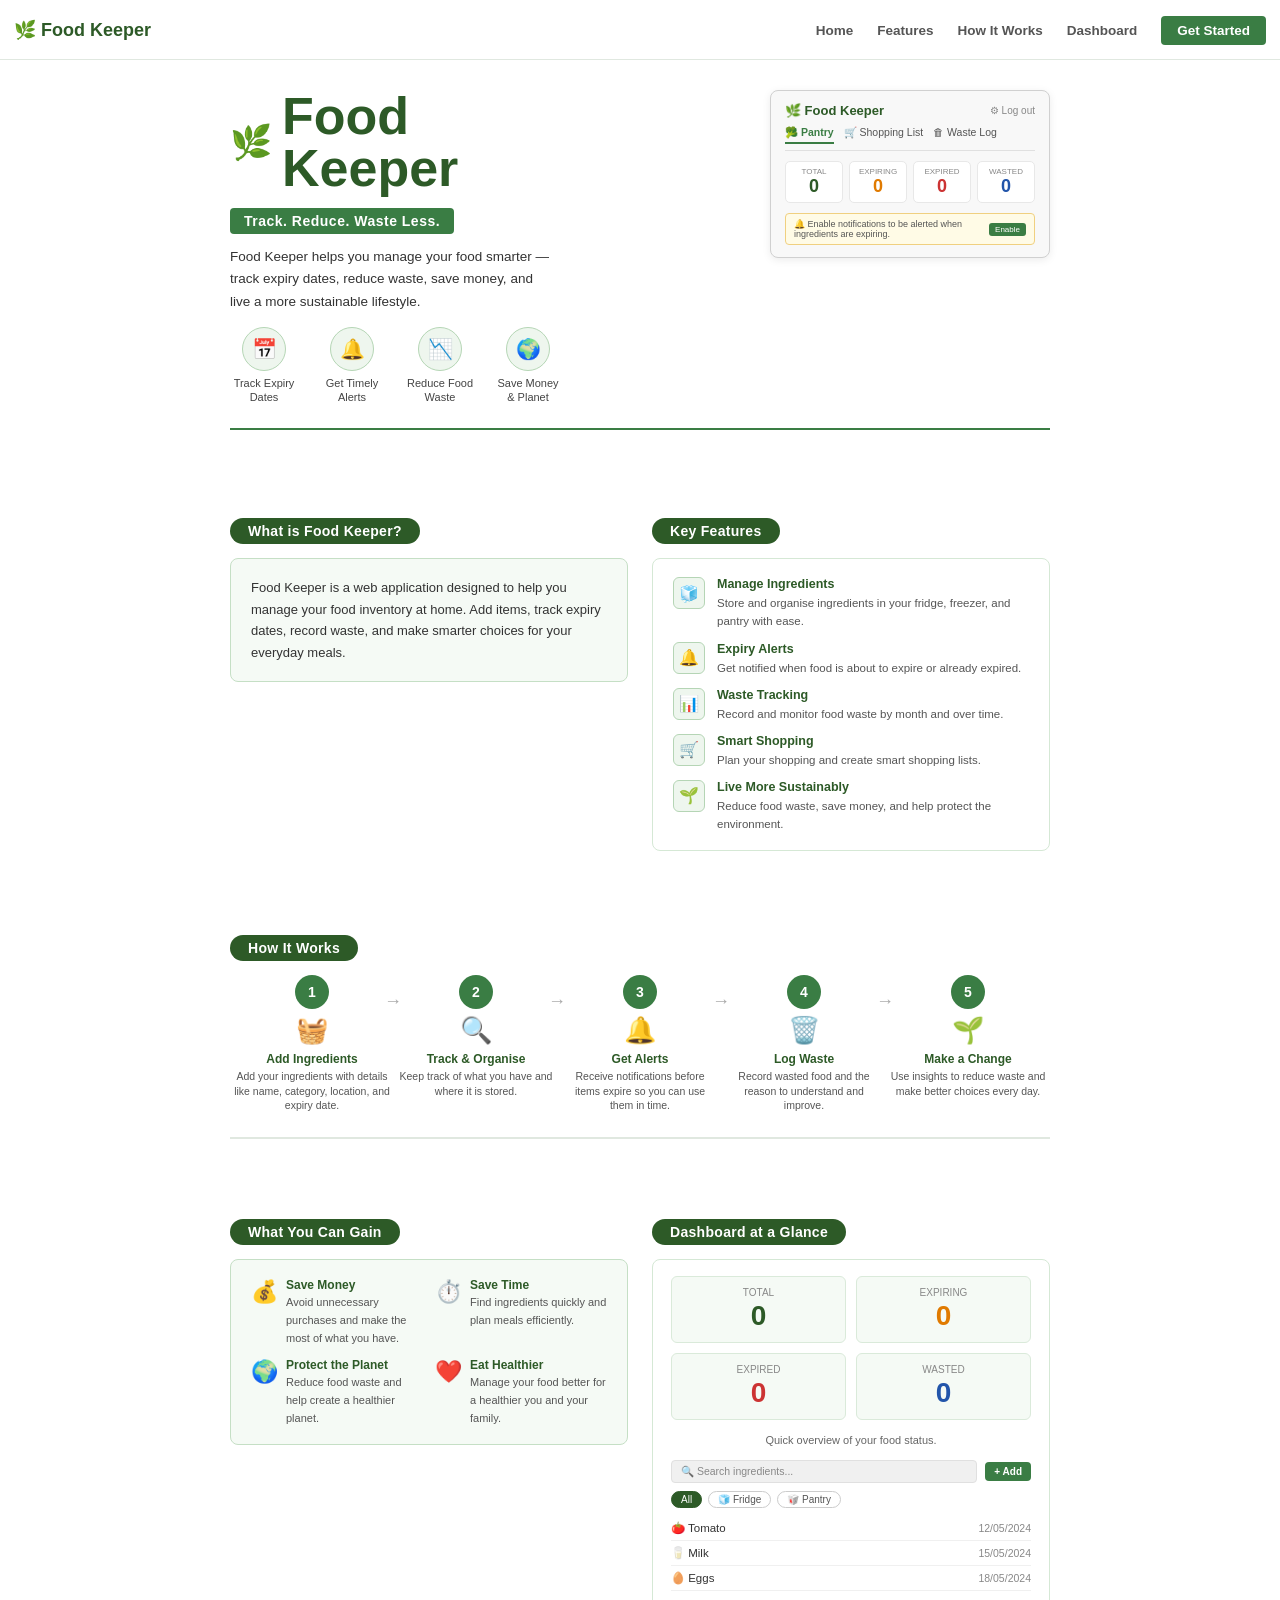
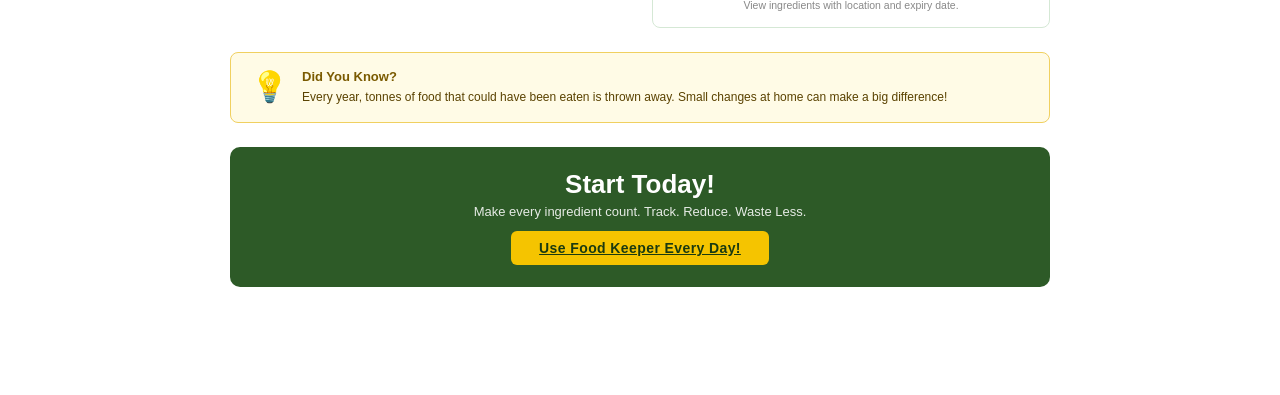
==== commit 9c5f9d5d: "Update call-to-action button text and class" ====
--- a/food_keeper_infographic.html
+++ b/food_keeper_infographic.html
@@ -712,7 +712,7 @@
   <div class="footer-cta">
     <h2>Start Today!</h2>
     <p>Make every ingredient count. Track. Reduce. Waste Less.</p>
-    <div class="cta-btn"><a href="./foodkeeper.html" class="nav-cta">Use food keeper every day!</a></div>
+    <a href="./foodkeeper.html" class="cta-btn">Use Food Keeper Every Day!</a>
   </div>
 
   <script>
